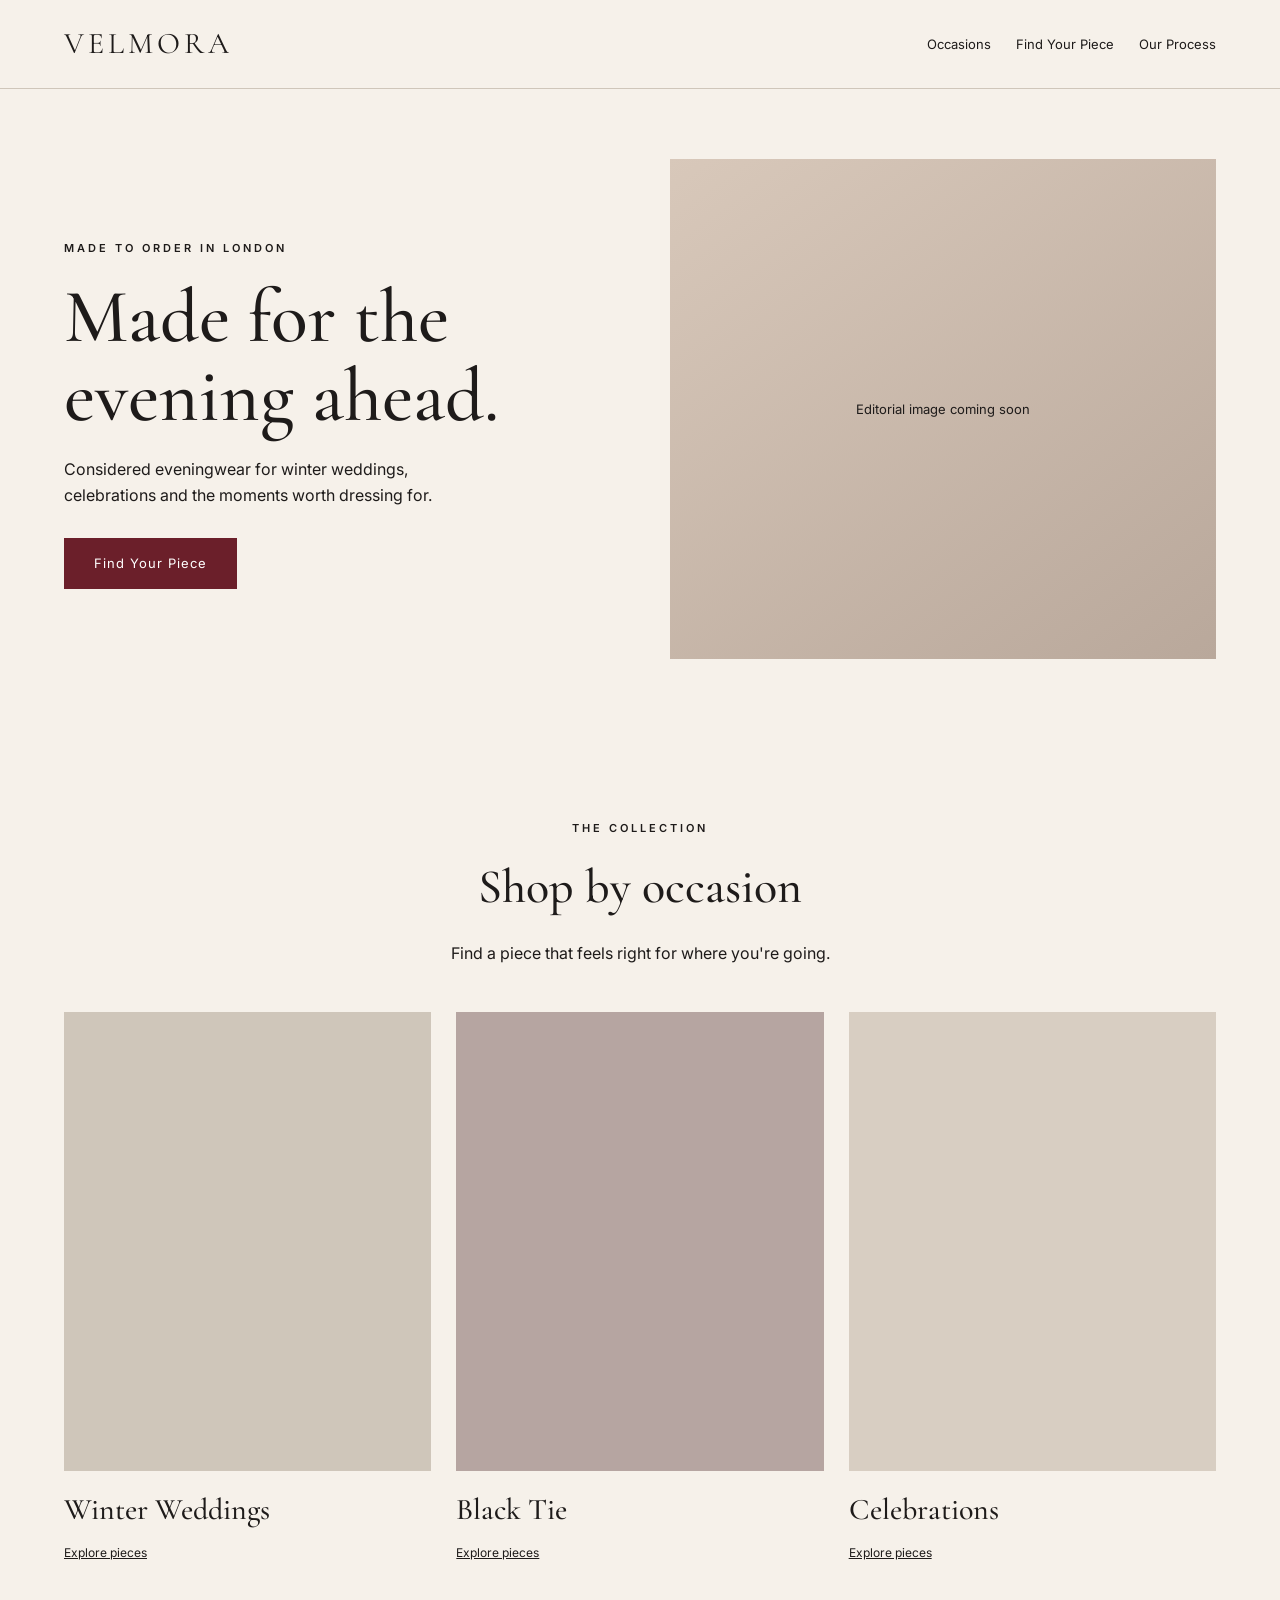
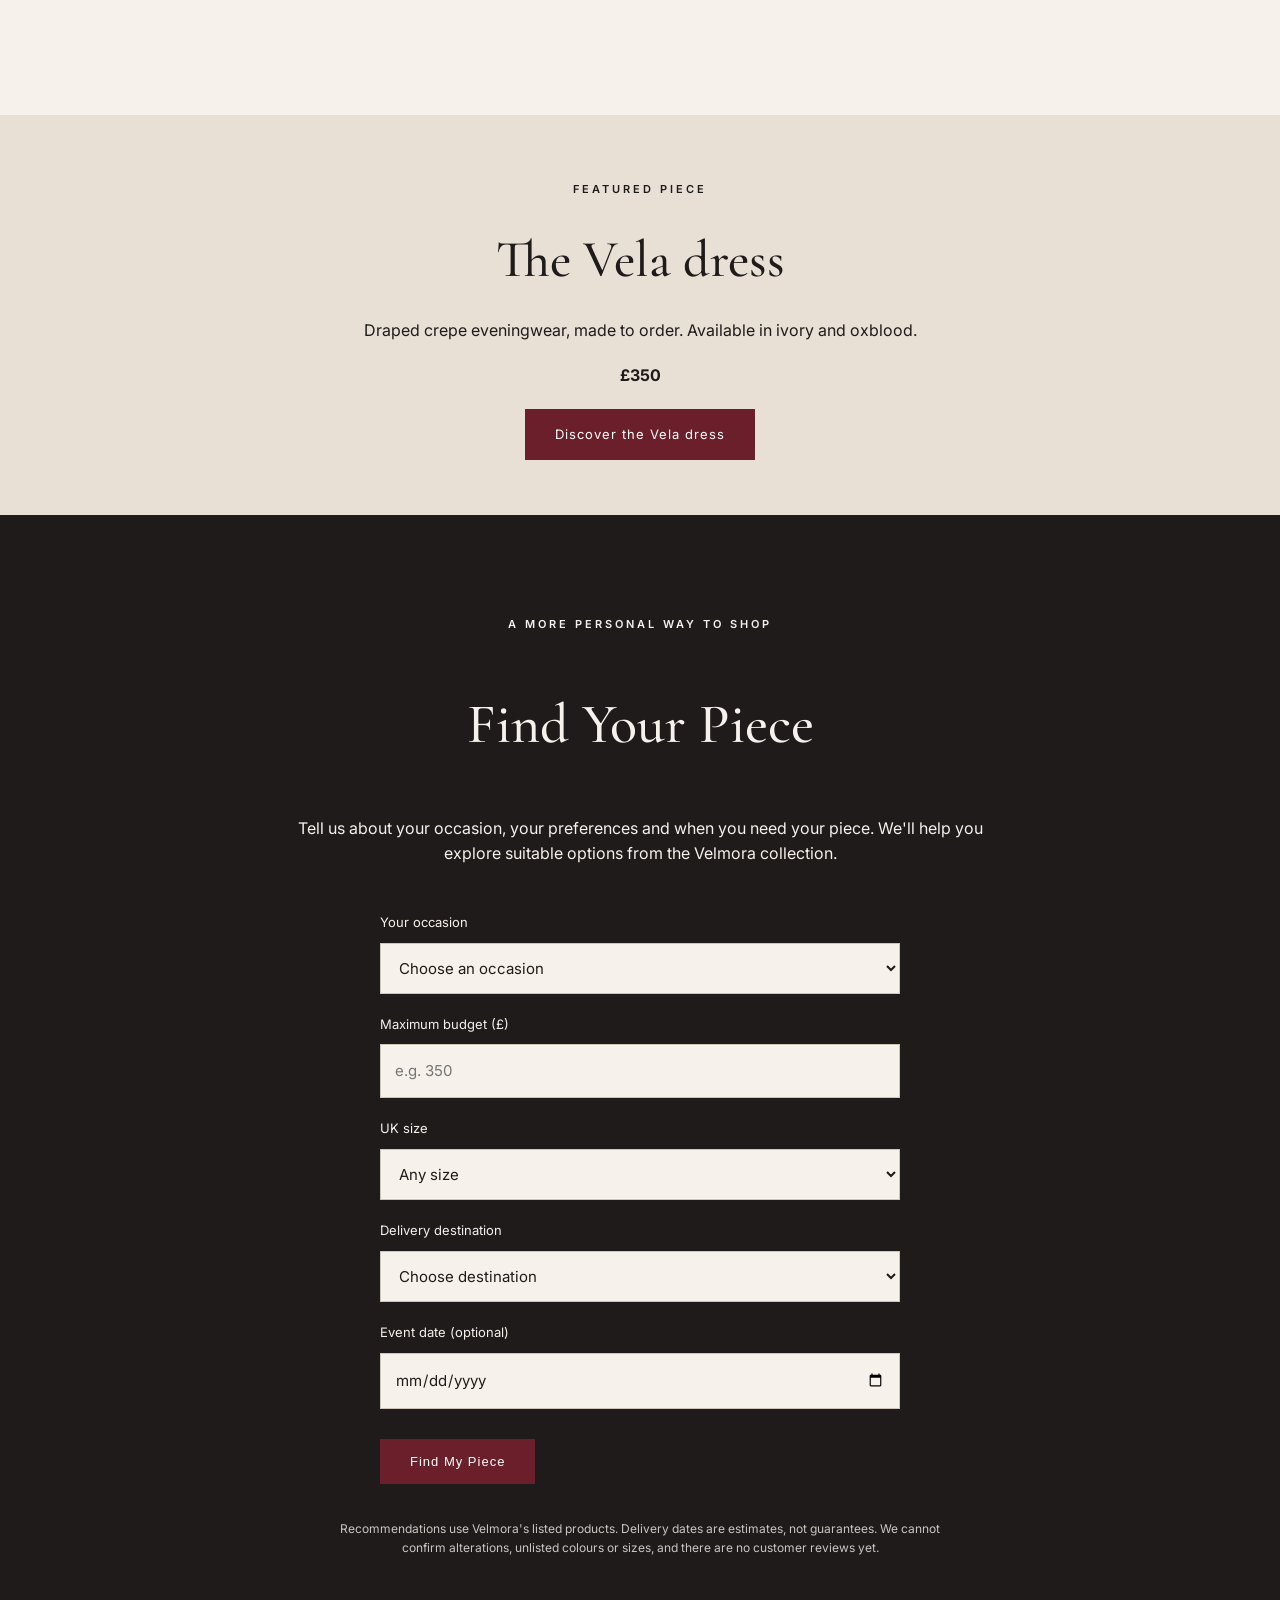
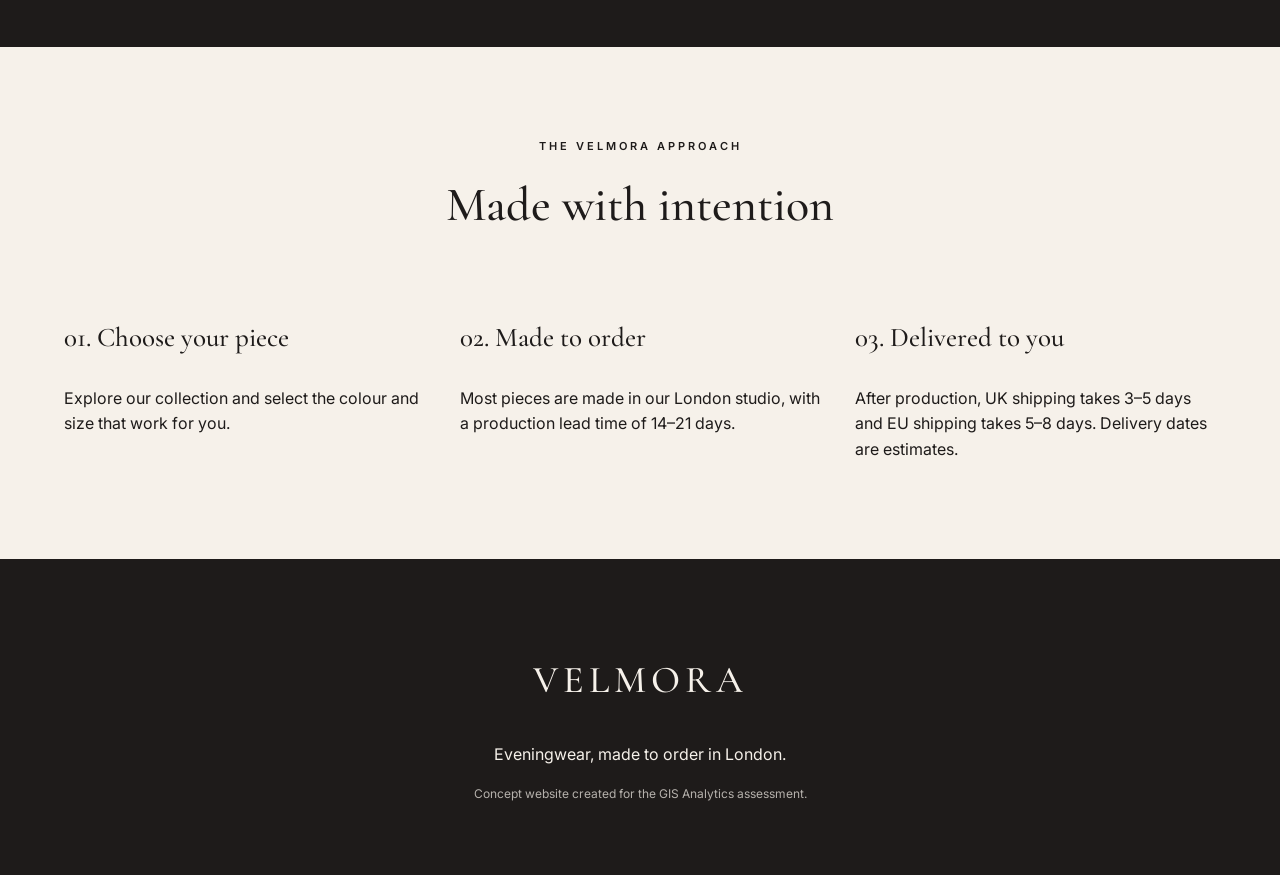
==== index.html @ 9ef7a638 "Initial Velmora website and commercial plan" ====
<!DOCTYPE html>
<html lang="en-GB">

<head>
  <meta charset="UTF-8">
  <meta name="viewport" content="width=device-width, initial-scale=1.0">

  <title>Velmora | Eveningwear Made to Order</title>

  <meta name="description"
    content="Discover eveningwear made to order in London. Find a piece for your occasion.">

  <!-- GOOGLE FONTS -->
  <link rel="preconnect" href="https://fonts.googleapis.com">
  <link rel="preconnect" href="https://fonts.gstatic.com" crossorigin>

  <link
    href="https://fonts.googleapis.com/css2?family=Cormorant+Garamond:wght@400;500;600&family=Inter:wght@400;500;600&display=swap"
    rel="stylesheet">

  <!-- WEBSITE STYLING -->
  <link rel="stylesheet" href="css/styles.css">

</head>

<body>

  <!-- HEADER -->

  <header class="site-header">

    <div class="header-inner">

      <a href="index.html" class="brand-logo">
        VELMORA
      </a>

      <nav aria-label="Main navigation">
        <a href="#occasions">Occasions</a>
        <a href="#stylist">Find Your Piece</a>
        <a href="#about">Our Process</a>
      </nav>

    </div>

  </header>


  <main>

    <!-- HERO SECTION -->

    <section class="hero">

      <div class="hero-content">

        <p class="eyebrow">
          MADE TO ORDER IN LONDON
        </p>

        <h1>
          Made for the evening ahead.
        </h1>

        <p class="hero-description">
          Considered eveningwear for winter weddings,
          celebrations and the moments worth dressing for.
        </p>

        <a href="#stylist" class="primary-button">
          Find Your Piece
        </a>

      </div>

      <div class="hero-image">

        <div class="image-placeholder"
             role="img"
             aria-label="Placeholder for an editorial fashion photograph">

          <span>
            Editorial image coming soon
          </span>

        </div>

      </div>

    </section>


    <!-- SHOP BY OCCASION -->

    <section class="occasions-section" id="occasions">

      <div class="section-heading">

        <p class="eyebrow">
          THE COLLECTION
        </p>

        <h2>
          Shop by occasion
        </h2>

        <p>
          Find a piece that feels right for where you're going.
        </p>

      </div>


      <div class="occasion-grid">

        <!-- WINTER WEDDINGS -->

        <a href="#stylist"
           class="occasion-card"
           data-occasion="winter wedding">

          <div class="occasion-image"
               aria-hidden="true"></div>

          <h3>Winter Weddings</h3>

          <span>Explore pieces</span>

        </a>


        <!-- BLACK TIE -->

        <a href="#stylist"
           class="occasion-card"
           data-occasion="black tie">

          <div class="occasion-image"
               aria-hidden="true"></div>

          <h3>Black Tie</h3>

          <span>Explore pieces</span>

        </a>


        <!-- CELEBRATIONS -->

        <a href="#stylist"
           class="occasion-card"
           data-occasion="celebration">

          <div class="occasion-image"
               aria-hidden="true"></div>

          <h3>Celebrations</h3>

          <span>Explore pieces</span>

        </a>

      </div>

    </section>


    <!-- FEATURED VELA DRESS -->

    <section class="featured-product-section"
             aria-labelledby="featured-title">

      <div class="featured-product-link">

        <p class="eyebrow">
          FEATURED PIECE
        </p>

        <h2 id="featured-title">
          The Vela dress
        </h2>

        <p>
          Draped crepe eveningwear, made to order.
          Available in ivory and oxblood.
        </p>

        <p class="featured-price">
          <strong>£350</strong>
        </p>

        <a href="product.html" class="primary-button">
          Discover the Vela dress
        </a>

      </div>

    </section>


    <!-- PERSONAL STYLIST -->

    <section class="stylist-section" id="stylist">

      <div class="stylist-inner">

        <p class="eyebrow">
          A MORE PERSONAL WAY TO SHOP
        </p>

        <h2>
          Find Your Piece
        </h2>

        <p>
          Tell us about your occasion, your preferences
          and when you need your piece.
          We'll help you explore suitable options
          from the Velmora collection.
        </p>


        <!-- STYLIST FORM -->

        <form id="stylist-form" class="stylist-form">

          <!-- OCCASION -->

          <label for="occasion-input">
            Your occasion
          </label>

          <select id="occasion-input" required>

            <option value="">
              Choose an occasion
            </option>

          </select>


          <!-- BUDGET -->

          <label for="budget-input">
            Maximum budget (£)
          </label>

          <input
            id="budget-input"
            type="number"
            min="1"
            placeholder="e.g. 350"
          >


          <!-- SIZE -->

          <label for="size-input">
            UK size
          </label>

          <select id="size-input">

            <option value="">
              Any size
            </option>

            <option value="UK 6">UK 6</option>
            <option value="UK 8">UK 8</option>
            <option value="UK 10">UK 10</option>
            <option value="UK 12">UK 12</option>
            <option value="UK 14">UK 14</option>
            <option value="UK 16">UK 16</option>
            <option value="UK 18">UK 18</option>

          </select>


          <!-- DELIVERY DESTINATION -->

          <label for="region-input">
            Delivery destination
          </label>

          <select id="region-input">

            <option value="">
              Choose destination
            </option>

            <option value="UK">
              United Kingdom
            </option>

            <option value="EU">
              European Union
            </option>

          </select>


          <!-- EVENT DATE -->

          <label for="date-input">
            Event date (optional)
          </label>

          <input
            id="date-input"
            type="date"
          >


          <!-- SUBMIT BUTTON -->

          <button
            type="submit"
            class="primary-button">

            Find My Piece

          </button>

        </form>


        <!-- RECOMMENDATION RESULTS -->

        <div
          id="stylist-results"
          aria-live="polite">

        </div>


        <!-- TRANSPARENCY -->

        <p class="stylist-disclaimer">

          Recommendations use Velmora's listed products.
          Delivery dates are estimates, not guarantees.

          We cannot confirm alterations, unlisted colours
          or sizes, and there are no customer reviews yet.

        </p>

      </div>

    </section>


    <!-- MADE TO ORDER -->

    <section class="process-section" id="about">

      <div class="section-heading">

        <p class="eyebrow">
          THE VELMORA APPROACH
        </p>

        <h2>
          Made with intention
        </h2>

      </div>


      <div class="process-grid">

        <!-- STEP ONE -->

        <div>

          <h3>
            01. Choose your piece
          </h3>

          <p>
            Explore our collection and select the colour
            and size that work for you.
          </p>

        </div>


        <!-- STEP TWO -->

        <div>

          <h3>
            02. Made to order
          </h3>

          <p>
            Most pieces are made in our London studio,
            with a production lead time of 14–21 days.
          </p>

        </div>


        <!-- STEP THREE -->

        <div>

          <h3>
            03. Delivered to you
          </h3>

          <p>
            After production, UK shipping takes 3–5 days
            and EU shipping takes 5–8 days.

            Delivery dates are estimates.
          </p>

        </div>

      </div>

    </section>

  </main>


  <!-- FOOTER -->

  <footer class="site-footer">

    <h2>
      VELMORA
    </h2>

    <p>
      Eveningwear, made to order in London.
    </p>

    <p class="footer-note">
      Concept website created for the GIS Analytics assessment.
    </p>

  </footer>


  <!-- PERSONAL STYLIST JAVASCRIPT -->

  <script src="js/stylist.js"></script>

</body>
</html>
---- css/styles.css ----
:root {
  --ink: #1E1B1A;
  --ivory: #F6F1EA;
  --stone: #CFC6BA;
  --oxblood: #6B1F2A;
}

* {
  box-sizing: border-box;
}

body {
  margin: 0;
  background-color: var(--ivory);
  color: var(--ink);
  font-family: 'Inter', Arial, sans-serif;
  line-height: 1.6;
}

h1, h2, h3 {
  font-family: 'Cormorant Garamond', Georgia, serif;
  font-weight: 500;
}

h1 {
  font-size: clamp(42px, 8vw, 76px);
}

a {
  color: inherit;
}

button {
  cursor: pointer;
}

/* HEADER */

.site-header {
  border-bottom: 1px solid var(--stone);
  padding: 20px 5%;
}

.header-inner {
  max-width: 1300px;
  margin: auto;
  display: flex;
  align-items: center;
  justify-content: space-between;
  gap: 20px;
}

.brand-logo {
  font-family: 'Cormorant Garamond', serif;
  font-size: 30px;
  letter-spacing: 4px;
  text-decoration: none;
}

.site-header nav {
  display: flex;
  gap: 25px;
  flex-wrap: wrap;
}

.site-header nav a {
  font-size: 13px;
  text-decoration: none;
}

/* HERO */

.hero {
  max-width: 1400px;
  margin: auto;
  padding: 70px 5%;
  display: grid;
  grid-template-columns: 1fr 1fr;
  gap: 60px;
  align-items: center;
}

.eyebrow {
  font-size: 11px;
  letter-spacing: 3px;
  font-weight: 600;
}

.hero h1 {
  line-height: 1.05;
  max-width: 550px;
  margin: 20px 0;
}

.hero-description {
  max-width: 430px;
  font-size: 16px;
  margin-bottom: 30px;
}

.primary-button {
  display: inline-block;
  padding: 15px 30px;
  background: var(--oxblood);
  color: white;
  text-decoration: none;
  font-size: 13px;
  letter-spacing: 1px;
}

.image-placeholder {
  min-height: 500px;
  background: linear-gradient(
    145deg,
    #D8C8BA,
    #B9A89B
  );
  display: flex;
  align-items: center;
  justify-content: center;
  color: var(--ink);
  font-size: 13px;
}

/* OCCASIONS */

.occasions-section,
.process-section {
  padding: 80px 5%;
  max-width: 1400px;
  margin: auto;
}

.section-heading {
  text-align: center;
  margin-bottom: 45px;
}

.section-heading h2 {
  font-size: 48px;
  margin: 10px 0;
}

.occasion-grid {
  display: grid;
  grid-template-columns: repeat(3, 1fr);
  gap: 25px;
}

.occasion-card {
  text-decoration: none;
}

.occasion-image {
  aspect-ratio: 4 / 5;
  background: #CFC6BA;
}

.occasion-card:nth-child(2) .occasion-image {
  background: #B6A5A1;
}

.occasion-card:nth-child(3) .occasion-image {
  background: #D8CEC2;
}

.occasion-card h3 {
  font-size: 30px;
  margin: 15px 0 5px;
}

.occasion-card span {
  font-size: 12px;
  text-decoration: underline;
}

/* STYLIST */

.stylist-section {
  background: var(--ink);
  color: var(--ivory);
  padding: 90px 5%;
  text-align: center;
}

.stylist-inner {
  max-width: 700px;
  margin: auto;
}

.stylist-inner h2 {
  font-size: 56px;
}

.stylist-note {
  margin-top: 30px;
  padding: 20px;
  border: 1px solid var(--stone);
  font-size: 14px;
}

/* PROCESS */

.process-grid {
  display: grid;
  grid-template-columns: repeat(3, 1fr);
  gap: 35px;
}

.process-grid h3 {
  font-size: 27px;
}

/* FOOTER */

.site-footer {
  background: var(--ink);
  color: var(--ivory);
  text-align: center;
  padding: 60px 20px;
}

.site-footer h2 {
  letter-spacing: 5px;
  font-size: 38px;
}

.footer-note {
  font-size: 12px;
  opacity: 0.7;
}

/* MOBILE */

@media (max-width: 768px) {

  .header-inner {
    flex-direction: column;
  }

  .site-header nav {
    justify-content: center;
    gap: 15px;
  }

  .hero {
    grid-template-columns: 1fr;
    padding: 45px 6%;
    gap: 30px;
  }

  .hero h1 {
    font-size: 48px;
  }

  .image-placeholder {
    min-height: 350px;
  }

  .occasion-grid,
  .process-grid {
    grid-template-columns: 1fr;
  }

  .occasions-section,
  .process-section {
    padding: 55px 6%;
  }

  .section-heading h2 {
    font-size: 40px;
  }

  .stylist-inner h2 {
    font-size: 45px;
  }
}

/* PERSONAL STYLIST FORM */

.stylist-form {
  max-width: 520px;
  margin: 35px auto;
  text-align: left;
  display: flex;
  flex-direction: column;
  gap: 10px;
}

.stylist-form label {
  font-size: 13px;
  margin-top: 10px;
}

.stylist-form select,
.stylist-form input {
  width: 100%;
  padding: 14px;
  background: var(--ivory);
  color: var(--ink);
  border: 1px solid var(--stone);
  border-radius: 0;
  font: inherit;
  font-size: 15px;
}

.stylist-form button {
  margin-top: 20px;
  border: none;
  align-self: flex-start;
}

#stylist-results {
  max-width: 700px;
  margin: 25px auto;
  text-align: left;
}

.stylist-product {
  border: 1px solid var(--stone);
  padding: 22px;
  margin-bottom: 15px;
}

.stylist-product h3 {
  font-size: 30px;
}

.stylist-product a {
  color: var(--ivory);
  text-decoration: underline;
}

.stylist-disclaimer {
  max-width: 620px;
  margin: 30px auto 0;
  font-size: 12px;
  opacity: 0.8;
}

/* PRODUCT PAGE */

.product-breadcrumb {
  max-width: 1300px;
  margin: 25px auto;
  padding: 0 5%;
  font-size: 13px;
}

.product-layout {
  max-width: 1300px;
  margin: 0 auto;
  padding: 25px 5% 90px;
  display: grid;
  grid-template-columns: 1.1fr 0.9fr;
  gap: 65px;
  align-items: start;
}

.product-main-image {
  min-height: 650px;
  background: linear-gradient(145deg, #d7c8bd, #b9a4a0);
  display: flex;
  justify-content: center;
  align-items: center;
  text-align: center;
  padding: 25px;
  font-size: 13px;
}

.product-small-images {
  display: grid;
  grid-template-columns: 1fr 1fr;
  gap: 15px;
  margin-top: 15px;
}

.product-small-images div {
  min-height: 180px;
  background: #d5cbc0;
  display: flex;
  justify-content: center;
  align-items: center;
  text-align: center;
  padding: 15px;
  font-size: 12px;
}

.product-small-images div:nth-child(2) {
  background: #bda9a5;
}

.product-image-note,
.product-demo-note {
  font-size: 12px;
  color: #655e59;
}

.product-information h1 {
  font-size: clamp(48px, 6vw, 76px);
  line-height: 1.1;
  margin: 12px 0;
}

.product-price {
  font-size: 25px;
  margin: 12px 0;
}

.product-delivery-summary {
  border-top: 1px solid var(--stone);
  border-bottom: 1px solid var(--stone);
  padding: 14px 0;
  margin: 18px 0 25px;
  font-size: 14px;
}

.delivery-heading {
  font-weight: 600;
  margin: 0;
}

.product-description {
  font-size: 16px;
  margin: 25px 0;
}

.product-facts {
  font-size: 14px;
  margin-bottom: 25px;
}

.product-facts p {
  margin: 7px 0;
}

#product-form {
  display: flex;
  flex-direction: column;
  gap: 10px;
}

#product-form label {
  font-size: 13px;
  font-weight: 500;
  margin-top: 10px;
}

#product-form select,
#product-form input {
  padding: 15px;
  width: 100%;
  background: white;
  border: 1px solid var(--stone);
  border-radius: 0;
  font: inherit;
}

#product-delivery-result {
  font-size: 14px;
  line-height: 1.7;
  margin: 12px 0;
}

.product-add-button {
  width: 100%;
  border: 0;
  margin-top: 10px;
}

.product-add-button:disabled {
  opacity: 0.5;
  cursor: not-allowed;
}

.product-message {
  font-size: 14px;
}

.product-policy {
  border-top: 1px solid var(--stone);
  margin-top: 35px;
  padding-top: 20px;
  font-size: 14px;
}

.product-policy h2 {
  font-size: 29px;
  margin-bottom: 10px;
}

.product-bottom-section {
  background: #e8dfd5;
  text-align: center;
  padding: 70px 5%;
}

.product-bottom-section h2 {
  font-size: 48px;
  margin: 10px 0;
}

.product-bottom-section .primary-button {
  margin-top: 15px;
}

.mobile-product-bar {
  display: none;
}

/* PRODUCT PAGE ON MOBILE */

@media (max-width: 768px) {
  .product-layout {
    grid-template-columns: 1fr;
    gap: 30px;
    padding: 15px 6% 70px;
  }

  .product-main-image {
    min-height: 400px;
  }

  .product-small-images div {
    min-height: 130px;
  }

  .product-information h1 {
    font-size: 52px;
  }

  .product-bottom-section h2 {
    font-size: 40px;
  }

  .mobile-product-bar {
    position: fixed;
    bottom: 0;
    left: 0;
    right: 0;
    display: flex;
    align-items: center;
    justify-content: space-between;
    gap: 15px;
    background: var(--ivory);
    border-top: 1px solid var(--stone);
    padding: 12px 18px;
    z-index: 100;
    box-shadow: 0 -3px 15px #00000012;
  }

  .mobile-product-bar span {
    font-size: 20px;
    font-weight: 600;
  }

  .mobile-product-bar .primary-button {
    padding: 12px 18px;
    font-size: 12px;
  }

  body {
    padding-bottom: 65px;
  }
}

/* FINAL MOBILE HEADER IMPROVEMENTS */

@media (max-width: 768px) {

  .site-header {
    padding: 16px 5%;
  }

  .header-inner {
    width: 100%;
    flex-direction: column;
    align-items: center;
    gap: 12px;
  }

  .brand-logo {
    font-size: 27px;
    letter-spacing: 3px;
    white-space: nowrap;
  }

  .site-header nav {
    display: flex;
    justify-content: center;
    flex-wrap: wrap;
    gap: 10px 18px;
    width: 100%;
  }

  .site-header nav a {
    font-size: 12px;
    white-space: nowrap;
  }

  .product-breadcrumb {
    overflow-wrap: anywhere;
  }

  .product-gallery,
  .product-information {
    min-width: 0;
  }

  .product-information h1 {
    overflow-wrap: break-word;
  }

  .product-main-image {
    min-height: 360px;
  }

  .product-small-images {
    gap: 10px;
  }

  .product-small-images div {
    min-width: 0;
    font-size: 11px;
  }
}

/* FEATURED PRODUCT LINK */

.featured-product-link {
  margin-top: 70px;
  padding: 55px 25px;
  background: #e8dfd5;
  text-align: center;
}

.featured-product-link h2 {
  font-size: clamp(36px, 5vw, 52px);
  margin: 12px 0;
}

.featured-product-link p {
  margin-bottom: 20px;
}
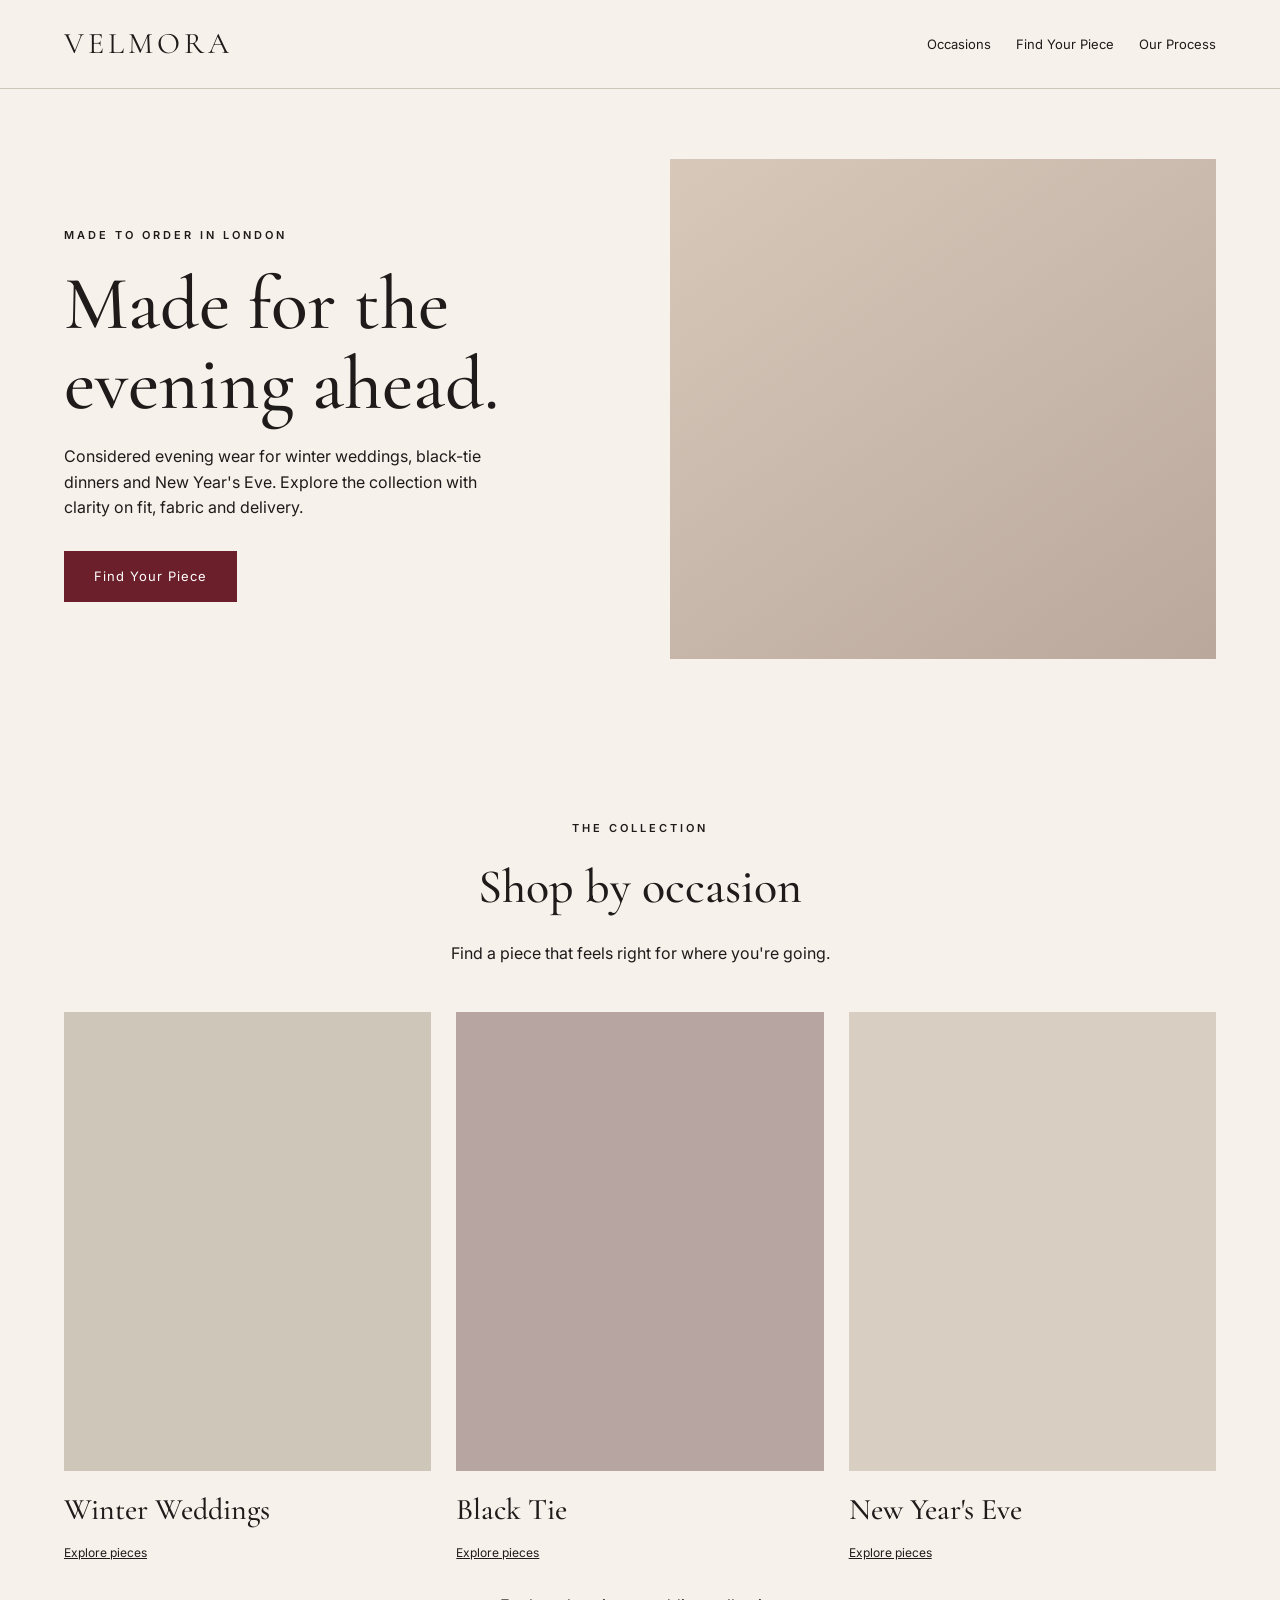
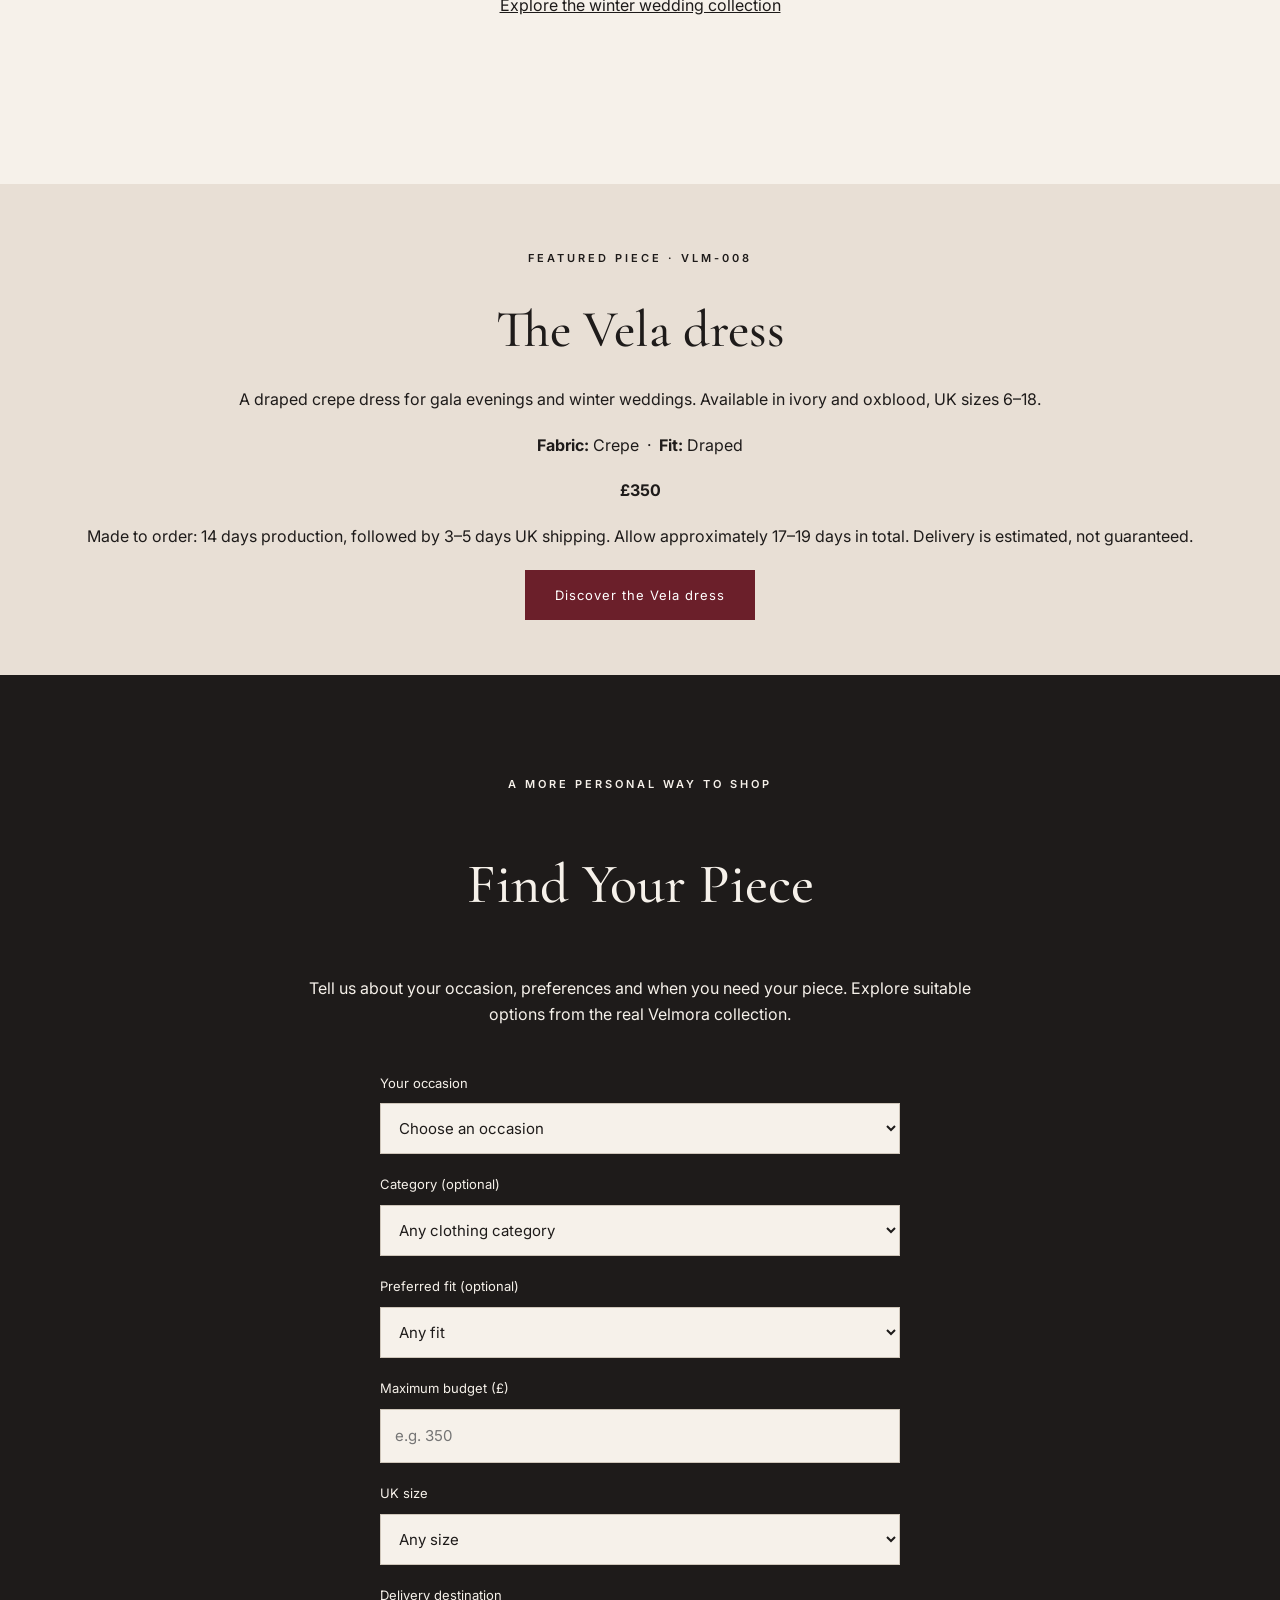
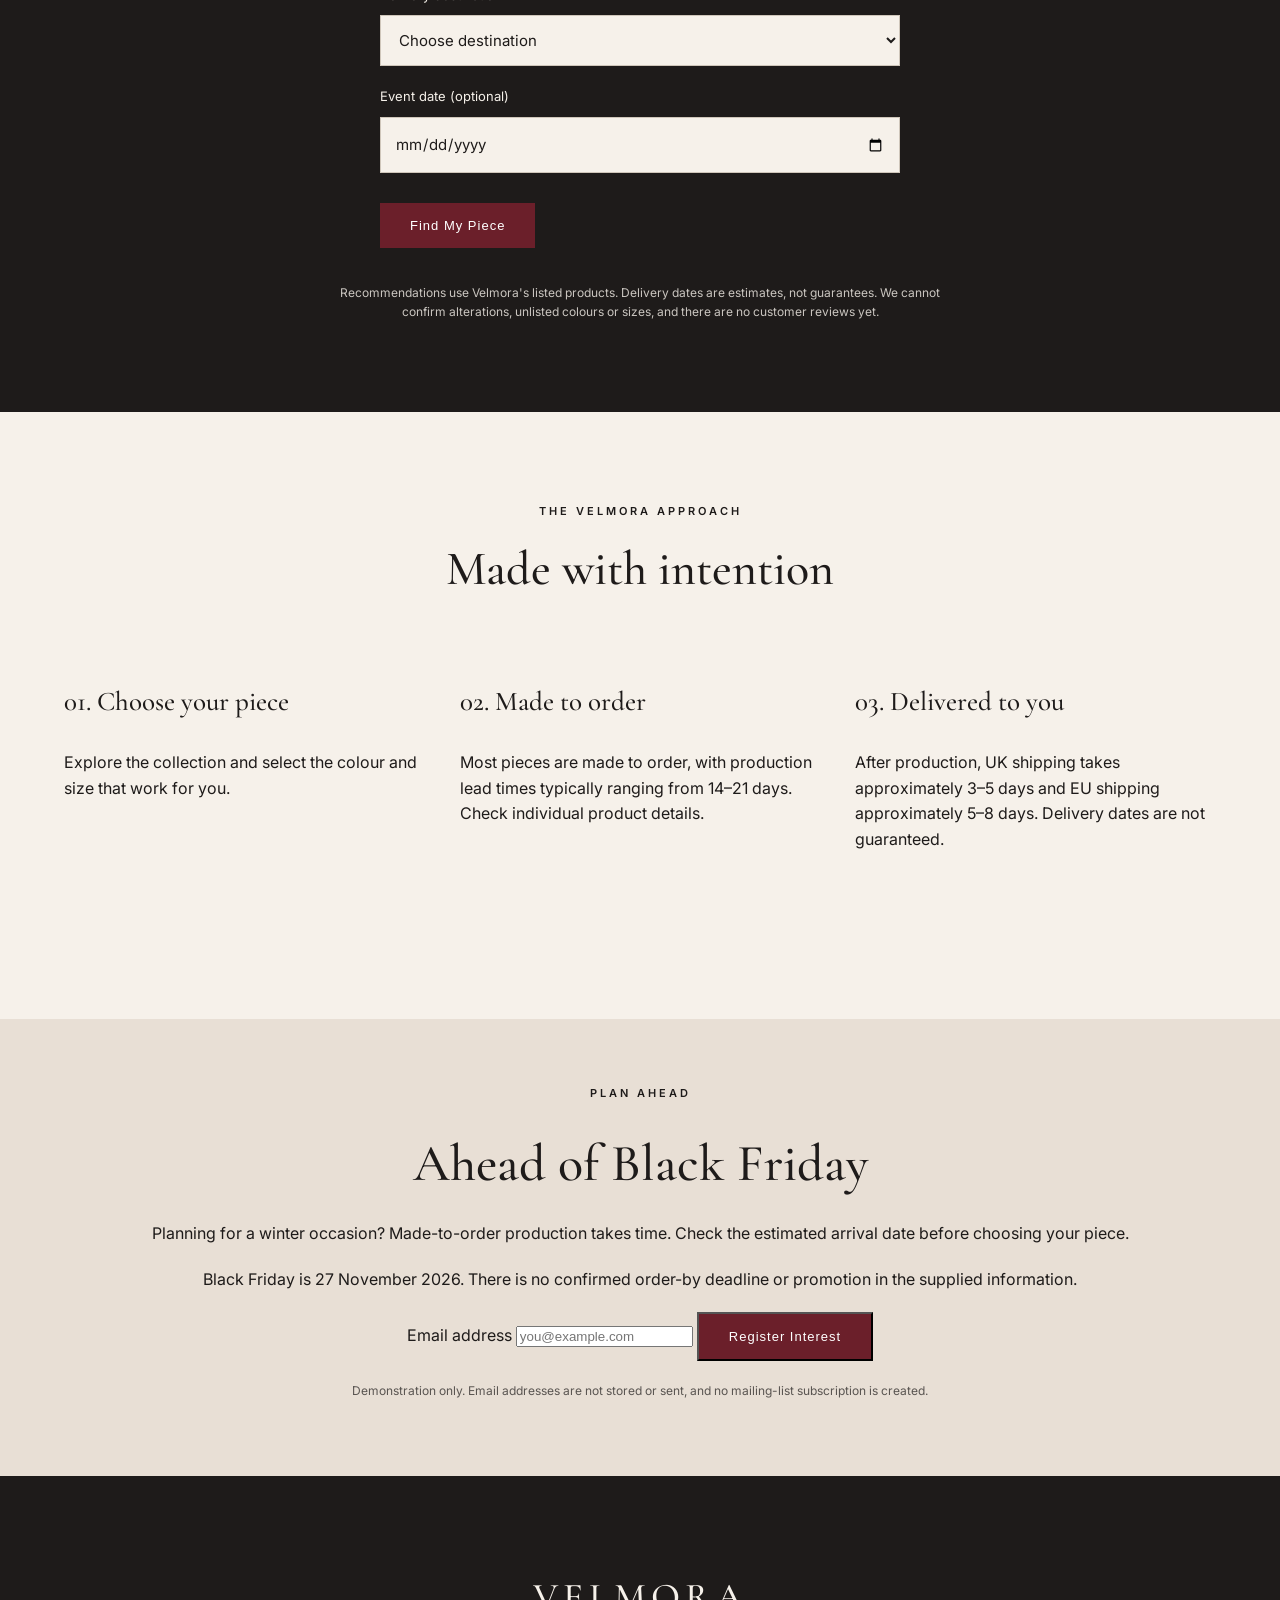
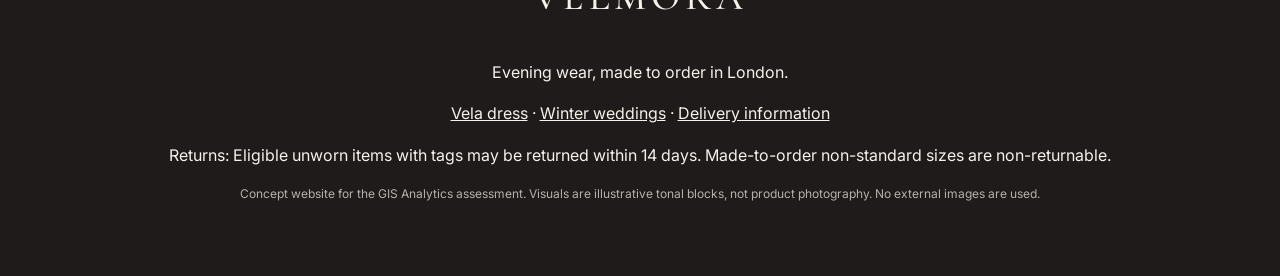
==== commit 25088f98: "Add winter wedding collection and AI stylist" ====
--- a/index.html
+++ b/index.html
@@ -6,12 +6,11 @@
   <meta charset="UTF-8">
   <meta name="viewport" content="width=device-width, initial-scale=1.0">
 
-  <title>Velmora | Eveningwear Made to Order</title>
+  <title>Velmora | Made-to-Order Evening Wear in London</title>
 
   <meta name="description"
-    content="Discover eveningwear made to order in London. Find a piece for your occasion.">
-
-  <!-- GOOGLE FONTS -->
+    content="Explore made-to-order evening wear for winter weddings, black-tie events and New Year's Eve. Discover fabrics, fit and delivery estimates.">
+
   <link rel="preconnect" href="https://fonts.googleapis.com">
   <link rel="preconnect" href="https://fonts.gstatic.com" crossorigin>
 
@@ -19,9 +18,17 @@
     href="https://fonts.googleapis.com/css2?family=Cormorant+Garamond:wght@400;500;600&family=Inter:wght@400;500;600&display=swap"
     rel="stylesheet">
 
-  <!-- WEBSITE STYLING -->
   <link rel="stylesheet" href="css/styles.css">
 
+  <script type="application/ld+json">
+  {
+    "@context": "https://schema.org",
+    "@type": "Organization",
+    "name": "Velmora",
+    "url": "https://velmora-assessment.netlify.app/",
+    "description": "London-based made-to-order evening wear."
+  }
+  </script>
 </head>
 
 <body>
@@ -46,26 +53,23 @@
 
   </header>
 
-
   <main>
 
-    <!-- HERO SECTION -->
+    <!-- HERO -->
 
     <section class="hero">
 
       <div class="hero-content">
 
-        <p class="eyebrow">
-          MADE TO ORDER IN LONDON
-        </p>
-
-        <h1>
-          Made for the evening ahead.
-        </h1>
+        <p class="eyebrow">MADE TO ORDER IN LONDON</p>
+
+        <h1>Made for the evening ahead.</h1>
 
         <p class="hero-description">
-          Considered eveningwear for winter weddings,
-          celebrations and the moments worth dressing for.
+          Considered evening wear for winter weddings,
+          black-tie dinners and New Year's Eve.
+          Explore the collection with clarity on fit,
+          fabric and delivery.
         </p>
 
         <a href="#stylist" class="primary-button">
@@ -78,39 +82,28 @@
 
         <div class="image-placeholder"
              role="img"
-             aria-label="Placeholder for an editorial fashion photograph">
-
-          <span>
-            Editorial image coming soon
-          </span>
-
+             aria-label="Abstract neutral-toned editorial colour study">
         </div>
 
       </div>
 
     </section>
 
-
     <!-- SHOP BY OCCASION -->
 
     <section class="occasions-section" id="occasions">
 
       <div class="section-heading">
 
-        <p class="eyebrow">
-          THE COLLECTION
-        </p>
-
-        <h2>
-          Shop by occasion
-        </h2>
+        <p class="eyebrow">THE COLLECTION</p>
+
+        <h2>Shop by occasion</h2>
 
         <p>
           Find a piece that feels right for where you're going.
         </p>
 
       </div>
-
 
       <div class="occasion-grid">
 
@@ -120,15 +113,12 @@
            class="occasion-card"
            data-occasion="winter wedding">
 
-          <div class="occasion-image"
-               aria-hidden="true"></div>
+          <div class="occasion-image" aria-hidden="true"></div>
 
           <h3>Winter Weddings</h3>
-
           <span>Explore pieces</span>
 
         </a>
-
 
         <!-- BLACK TIE -->
 
@@ -136,35 +126,35 @@
            class="occasion-card"
            data-occasion="black tie">
 
-          <div class="occasion-image"
-               aria-hidden="true"></div>
+          <div class="occasion-image" aria-hidden="true"></div>
 
           <h3>Black Tie</h3>
-
           <span>Explore pieces</span>
 
         </a>
 
-
-        <!-- CELEBRATIONS -->
+        <!-- NEW YEAR'S EVE -->
 
         <a href="#stylist"
            class="occasion-card"
-           data-occasion="celebration">
-
-          <div class="occasion-image"
-               aria-hidden="true"></div>
-
-          <h3>Celebrations</h3>
-
+           data-occasion="new year's eve">
+
+          <div class="occasion-image" aria-hidden="true"></div>
+
+          <h3>New Year's Eve</h3>
           <span>Explore pieces</span>
 
         </a>
 
       </div>
 
+      <p style="text-align:center; margin-top:28px;">
+        <a href="winter-wedding.html">
+          Explore the winter wedding collection
+        </a>
+      </p>
+
     </section>
-
 
     <!-- FEATURED VELA DRESS -->
 
@@ -174,7 +164,7 @@
       <div class="featured-product-link">
 
         <p class="eyebrow">
-          FEATURED PIECE
+          FEATURED PIECE · VLM-008
         </p>
 
         <h2 id="featured-title">
@@ -182,12 +172,26 @@
         </h2>
 
         <p>
-          Draped crepe eveningwear, made to order.
-          Available in ivory and oxblood.
+          A draped crepe dress for gala evenings
+          and winter weddings. Available in ivory
+          and oxblood, UK sizes 6–18.
+        </p>
+
+        <p>
+          <strong>Fabric:</strong> Crepe
+          &nbsp;·&nbsp;
+          <strong>Fit:</strong> Draped
         </p>
 
         <p class="featured-price">
           <strong>£350</strong>
+        </p>
+
+        <p>
+          Made to order: 14 days production,
+          followed by 3–5 days UK shipping.
+          Allow approximately 17–19 days in total.
+          Delivery is estimated, not guaranteed.
         </p>
 
         <a href="product.html" class="primary-button">
@@ -198,7 +202,6 @@
 
     </section>
 
-
     <!-- PERSONAL STYLIST -->
 
     <section class="stylist-section" id="stylist">
@@ -209,38 +212,45 @@
           A MORE PERSONAL WAY TO SHOP
         </p>
 
-        <h2>
-          Find Your Piece
-        </h2>
-
-        <p>
-          Tell us about your occasion, your preferences
+        <h2>Find Your Piece</h2>
+
+        <p>
+          Tell us about your occasion, preferences
           and when you need your piece.
-          We'll help you explore suitable options
-          from the Velmora collection.
-        </p>
-
-
-        <!-- STYLIST FORM -->
+          Explore suitable options from the real
+          Velmora collection.
+        </p>
 
         <form id="stylist-form" class="stylist-form">
-
-          <!-- OCCASION -->
 
           <label for="occasion-input">
             Your occasion
           </label>
 
           <select id="occasion-input" required>
-
-            <option value="">
-              Choose an occasion
-            </option>
-
+            <option value="">Choose an occasion</option>
           </select>
 
-
-          <!-- BUDGET -->
+          <label for="category-input">
+            Category (optional)
+          </label>
+
+          <select id="category-input">
+            <option value="">Any clothing category</option>
+            <option value="dress">Dress</option>
+            <option value="jumpsuit">Jumpsuit</option>
+            <option value="top">Top</option>
+            <option value="skirt">Skirt</option>
+            <option value="outerwear">Outerwear</option>
+          </select>
+
+          <label for="fit-input">
+            Preferred fit (optional)
+          </label>
+
+          <select id="fit-input">
+            <option value="">Any fit</option>
+          </select>
 
           <label for="budget-input">
             Maximum budget (£)
@@ -250,11 +260,7 @@
             id="budget-input"
             type="number"
             min="1"
-            placeholder="e.g. 350"
-          >
-
-
-          <!-- SIZE -->
+            placeholder="e.g. 350">
 
           <label for="size-input">
             UK size
@@ -262,10 +268,7 @@
 
           <select id="size-input">
 
-            <option value="">
-              Any size
-            </option>
-
+            <option value="">Any size</option>
             <option value="UK 6">UK 6</option>
             <option value="UK 8">UK 8</option>
             <option value="UK 10">UK 10</option>
@@ -276,80 +279,42 @@
 
           </select>
 
-
-          <!-- DELIVERY DESTINATION -->
-
           <label for="region-input">
             Delivery destination
           </label>
 
           <select id="region-input">
 
-            <option value="">
-              Choose destination
-            </option>
-
-            <option value="UK">
-              United Kingdom
-            </option>
-
-            <option value="EU">
-              European Union
-            </option>
+            <option value="">Choose destination</option>
+            <option value="UK">United Kingdom</option>
+            <option value="EU">European Union</option>
 
           </select>
-
-
-          <!-- EVENT DATE -->
 
           <label for="date-input">
             Event date (optional)
           </label>
 
-          <input
-            id="date-input"
-            type="date"
-          >
-
-
-          <!-- SUBMIT BUTTON -->
-
-          <button
-            type="submit"
-            class="primary-button">
-
+          <input id="date-input" type="date">
+
+          <button type="submit" class="primary-button">
             Find My Piece
-
           </button>
 
         </form>
 
-
-        <!-- RECOMMENDATION RESULTS -->
-
-        <div
-          id="stylist-results"
-          aria-live="polite">
-
-        </div>
-
-
-        <!-- TRANSPARENCY -->
+        <div id="stylist-results" aria-live="polite"></div>
 
         <p class="stylist-disclaimer">
-
           Recommendations use Velmora's listed products.
           Delivery dates are estimates, not guarantees.
-
           We cannot confirm alterations, unlisted colours
           or sizes, and there are no customer reviews yet.
-
         </p>
 
       </div>
 
     </section>
-
 
     <!-- MADE TO ORDER -->
 
@@ -361,63 +326,106 @@
           THE VELMORA APPROACH
         </p>
 
-        <h2>
-          Made with intention
+        <h2>Made with intention</h2>
+
+      </div>
+
+      <div class="process-grid">
+
+        <div>
+
+          <h3>01. Choose your piece</h3>
+
+          <p>
+            Explore the collection and select
+            the colour and size that work for you.
+          </p>
+
+        </div>
+
+        <div>
+
+          <h3>02. Made to order</h3>
+
+          <p>
+            Most pieces are made to order,
+            with production lead times typically
+            ranging from 14–21 days.
+            Check individual product details.
+          </p>
+
+        </div>
+
+        <div>
+
+          <h3>03. Delivered to you</h3>
+
+          <p>
+            After production, UK shipping takes
+            approximately 3–5 days and EU shipping
+            approximately 5–8 days.
+            Delivery dates are not guaranteed.
+          </p>
+
+        </div>
+
+      </div>
+
+    </section>
+
+    <!-- BLACK FRIDAY -->
+
+    <section id="black-friday"
+             class="featured-product-section"
+             aria-labelledby="black-friday-title">
+
+      <div class="featured-product-link">
+
+        <p class="eyebrow">PLAN AHEAD</p>
+
+        <h2 id="black-friday-title">
+          Ahead of Black Friday
         </h2>
 
-      </div>
-
-
-      <div class="process-grid">
-
-        <!-- STEP ONE -->
-
-        <div>
-
-          <h3>
-            01. Choose your piece
-          </h3>
-
-          <p>
-            Explore our collection and select the colour
-            and size that work for you.
-          </p>
-
-        </div>
-
-
-        <!-- STEP TWO -->
-
-        <div>
-
-          <h3>
-            02. Made to order
-          </h3>
-
-          <p>
-            Most pieces are made in our London studio,
-            with a production lead time of 14–21 days.
-          </p>
-
-        </div>
-
-
-        <!-- STEP THREE -->
-
-        <div>
-
-          <h3>
-            03. Delivered to you
-          </h3>
-
-          <p>
-            After production, UK shipping takes 3–5 days
-            and EU shipping takes 5–8 days.
-
-            Delivery dates are estimates.
-          </p>
-
-        </div>
+        <p>
+          Planning for a winter occasion?
+          Made-to-order production takes time.
+          Check the estimated arrival date
+          before choosing your piece.
+        </p>
+
+        <p>
+          Black Friday is 27 November 2026.
+          There is no confirmed order-by deadline
+          or promotion in the supplied information.
+        </p>
+
+        <form id="bf-signup-form">
+
+          <label for="bf-email">
+            Email address
+          </label>
+
+          <input
+            id="bf-email"
+            type="email"
+            placeholder="you@example.com"
+            autocomplete="email"
+            required>
+
+          <button type="submit" class="primary-button">
+            Register Interest
+          </button>
+
+        </form>
+
+        <p id="bf-signup-message" aria-live="polite"></p>
+
+        <p class="footer-note">
+          Demonstration only. Email addresses are not
+          stored or sent, and no mailing-list subscription
+          is created.
+        </p>
 
       </div>
 
@@ -425,29 +433,84 @@
 
   </main>
 
-
   <!-- FOOTER -->
 
   <footer class="site-footer">
 
-    <h2>
-      VELMORA
-    </h2>
+    <h2>VELMORA</h2>
+
+    <p>Evening wear, made to order in London.</p>
 
     <p>
-      Eveningwear, made to order in London.
+      <a href="product.html">Vela dress</a>
+      ·
+      <a href="winter-wedding.html">Winter weddings</a>
+      ·
+      <a href="#about">Delivery information</a>
     </p>
 
+    <p>
+      Returns: Eligible unworn items with tags may
+      be returned within 14 days.
+      Made-to-order non-standard sizes are non-returnable.
+    </p>
+
     <p class="footer-note">
-      Concept website created for the GIS Analytics assessment.
+      Concept website for the GIS Analytics assessment.
+      Visuals are illustrative tonal blocks,
+      not product photography.
+      No external images are used.
     </p>
 
   </footer>
 
-
-  <!-- PERSONAL STYLIST JAVASCRIPT -->
+  <!-- STYLIST JAVASCRIPT -->
 
   <script src="js/stylist.js"></script>
+
+  <!-- OCCASION SELECTION AND DEMO SIGNUP -->
+
+  <script>
+    // Automatically select the occasion when a card is clicked.
+    document.querySelectorAll(".occasion-card").forEach(card => {
+
+      card.addEventListener("click", () => {
+
+        const occasion = card.dataset.occasion;
+
+        const select =
+          document.getElementById("occasion-input");
+
+        if (!select) return;
+
+        const matchingOption = Array.from(select.options).find(
+          option =>
+            option.value.toLowerCase() === occasion.toLowerCase()
+        );
+
+        if (matchingOption) {
+          select.value = matchingOption.value;
+          select.dispatchEvent(
+            new Event("change", { bubbles: true })
+          );
+        }
+
+      });
+
+    });
+
+    // Demo only: no email is saved or transmitted.
+    document.getElementById("bf-signup-form")
+      .addEventListener("submit", function(event) {
+
+        event.preventDefault();
+
+        document.getElementById("bf-signup-message").textContent =
+          "Thank you for your interest. This is a demonstration; " +
+          "your email has not been collected or subscribed.";
+
+      });
+  </script>
 
 </body>
 </html>
